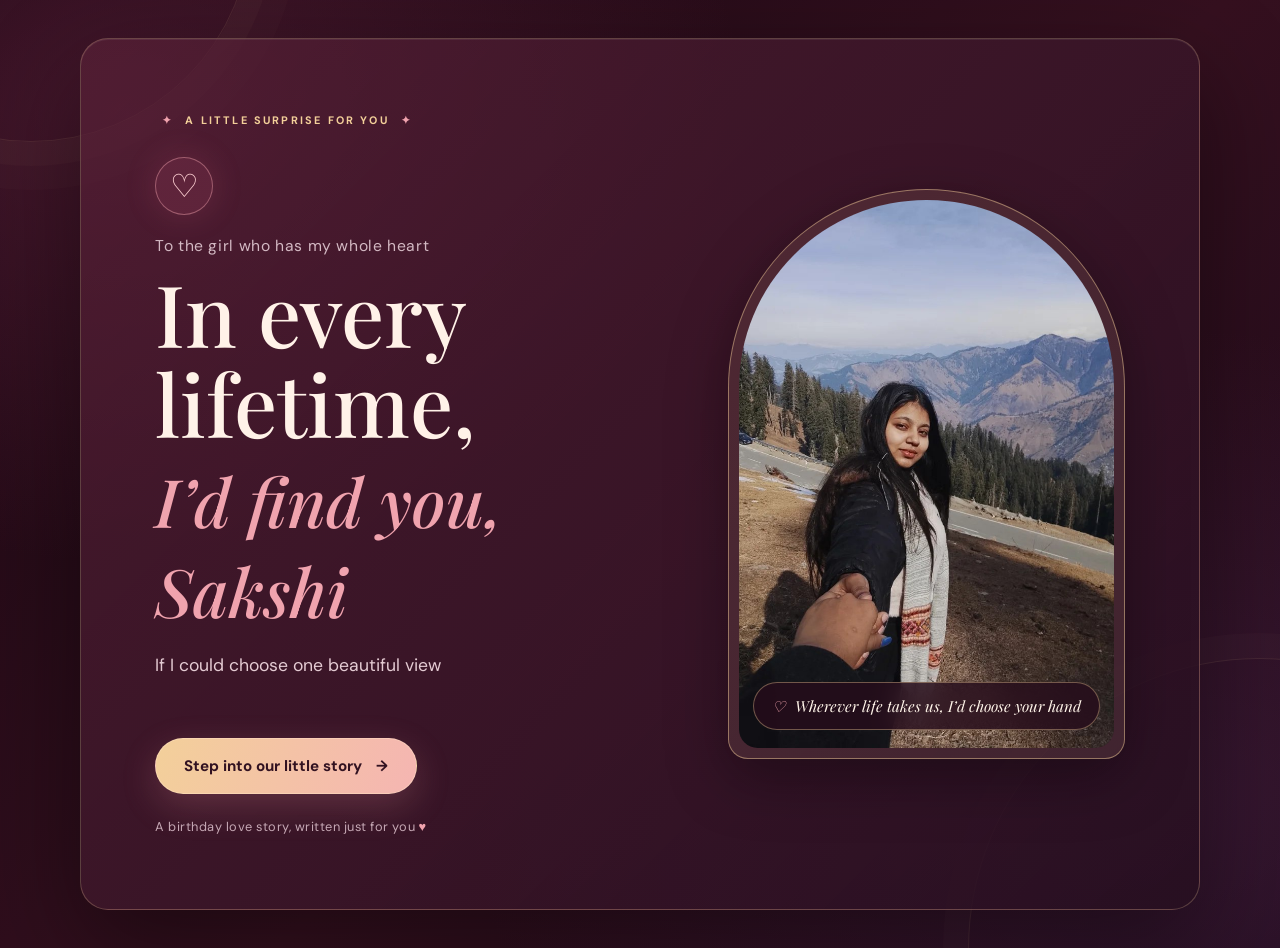
==== index.html @ ff41a28d "Initial" ====
<!DOCTYPE html>
<html lang="en">
<head>
    <meta charset="UTF-8">
    <meta name="viewport" content="width=device-width, initial-scale=1.0">
    <meta name="theme-color" content="#230b19">
    <meta name="description" content="A little birthday surprise made with love for Sakshi.">
    <title>For Sakshi, with Love</title>
    <link rel="preconnect" href="https://fonts.googleapis.com">
    <link rel="preconnect" href="https://fonts.gstatic.com" crossorigin>
    <link href="https://fonts.googleapis.com/css2?family=DM+Sans:wght@400;500;600;700&family=Playfair+Display:wght@500;600;700&display=swap" rel="stylesheet">
    <link rel="stylesheet" href="style.css">
</head>
<body>
    <div class="ambient ambient-one" aria-hidden="true"></div>
    <div class="ambient ambient-two" aria-hidden="true"></div>
    <div class="sparkles" aria-hidden="true"></div>

    <main class="welcome-card">
        <div class="welcome-copy">
            <div class="eyebrow"><span aria-hidden="true">✦</span> A LITTLE SURPRISE FOR YOU <span aria-hidden="true">✦</span></div>
            <div class="heart-mark" aria-hidden="true">♡</div>
            <p class="for-you">To the girl who has my whole heart</p>
            <h1>In every lifetime,<br><span>I’d find you, Sakshi</span></h1>
            <p class="greeting" aria-live="polite"></p>
            <a class="cta-button" href="cause.html">Step into our little story <span aria-hidden="true">→</span></a>
            <p class="little-note">A birthday love story, written just for you <span aria-hidden="true">♥</span></p>
        </div>
        <figure class="hero-photo">
            <img src="./Static/img4.jpeg" alt="Sakshi reaching back on a mountain journey">
            <figcaption><span aria-hidden="true">♡</span> Wherever life takes us, I’d choose your hand</figcaption>
        </figure>
    </main>

    <audio id="birthday-song" src="./Static/Raabta40.mp3" autoplay loop preload="auto"></audio>
    <script src="script.js"></script>
</body>
</html>
---- style.css ----
@import url('https://fonts.googleapis.com/css2?family=DM+Sans:wght@400;500;600;700&family=Playfair+Display:ital,wght@0,500;0,600;0,700;1,500;1,600&display=swap');

:root {
    color-scheme: dark;
    --ink: #fff2e8;
    --muted: #d3b9c3;
    --rose: #f0a3ae;
    --gold: #f3d09a;
}

* { box-sizing: border-box; }

body {
    min-height: 100vh;
    margin: 0;
    display: grid;
    place-items: center;
    overflow-x: hidden;
    overflow-y: auto;
    padding: 38px;
    color: var(--ink);
    background:
        radial-gradient(ellipse at 10% 12%, rgba(128, 45, 80, 0.4), transparent 38%),
        radial-gradient(ellipse at 90% 85%, rgba(101, 48, 96, 0.32), transparent 42%),
        linear-gradient(135deg, #1a0712, #35101f 55%, #1d0a1a);
    font-family: "DM Sans", sans-serif;
}

body::before,
body::after {
    position: fixed;
    width: 440px;
    height: 440px;
    border: 1px solid rgba(243, 208, 154, 0.11);
    border-radius: 50%;
    content: "";
    pointer-events: none;
}

body::before { top: -300px; left: -190px; box-shadow: 0 0 0 24px rgba(243, 208, 154, 0.025), 0 0 0 48px rgba(243, 208, 154, 0.02); }
body::after { right: -270px; bottom: -340px; width: 580px; height: 580px; box-shadow: 0 0 0 25px rgba(243, 208, 154, 0.025); }

.ambient { display: none; }

.welcome-card {
    position: relative;
    z-index: 1;
    display: grid;
    grid-template-columns: 1.1fr 0.9fr;
    align-items: center;
    gap: clamp(36px, 7vw, 88px);
    width: min(100%, 1120px);
    padding: clamp(30px, 6vw, 74px);
    border: 1px solid rgba(243, 208, 154, 0.25);
    border-radius: 28px;
    background: linear-gradient(135deg, rgba(87, 32, 54, 0.7), rgba(38, 15, 32, 0.88));
    box-shadow: 0 35px 100px rgba(0, 0, 0, 0.43), inset 0 1px rgba(255, 255, 255, 0.08);
    animation: card-arrive 900ms cubic-bezier(0.2, 0.75, 0.3, 1) both;
}

.welcome-copy { text-align: left; }

.eyebrow {
    color: var(--gold);
    font-size: 0.68rem;
    font-weight: 700;
    letter-spacing: 0.2em;
}

.eyebrow span { color: var(--rose); padding: 0 7px; }

.heart-mark {
    display: grid;
    place-items: center;
    width: 58px;
    height: 58px;
    margin: 30px 0 20px;
    border: 1px solid rgba(240, 163, 174, 0.45);
    border-radius: 50%;
    color: #ffd2d4;
    background: rgba(209, 98, 126, 0.15);
    box-shadow: 0 0 32px rgba(209, 98, 126, 0.2);
    font-size: 2rem;
    animation: heartbeat 2.4s ease-in-out infinite;
}

.for-you {
    margin: 0 0 12px;
    color: var(--muted);
    font-size: 0.98rem;
    letter-spacing: 0.04em;
}

h1 {
    margin: 0;
    font-family: "Playfair Display", Georgia, serif;
    font-size: clamp(3rem, 6.7vw, 5.4rem);
    font-weight: 500;
    line-height: 1.05;
}

h1 span {
    color: var(--rose);
    font-size: 0.78em;
    font-style: italic;
}

.greeting {
    min-height: 3.4em;
    max-width: 430px;
    margin: 22px 0 28px;
    color: #e4cbd3;
    font-size: clamp(1rem, 2vw, 1.1rem);
    line-height: 1.8;
}

.cta-button {
    display: inline-flex;
    align-items: center;
    justify-content: center;
    gap: 14px;
    min-height: 56px;
    padding: 0 28px;
    border: 1px solid rgba(255, 227, 197, 0.45);
    border-radius: 999px;
    color: #321221;
    background: linear-gradient(110deg, #f3d09a, #f5b5b2);
    box-shadow: 0 12px 35px rgba(222, 141, 147, 0.23);
    font-size: 0.95rem;
    font-weight: 700;
    text-decoration: none;
    transition: transform 180ms ease, box-shadow 180ms ease;
}

.cta-button:hover { transform: translateY(-3px); box-shadow: 0 17px 40px rgba(222, 141, 147, 0.35); }
.cta-button:focus-visible { outline: 3px solid var(--gold); outline-offset: 4px; }

.little-note {
    margin: 24px 0 0;
    color: #c6a9b5;
    font-size: 0.8rem;
    letter-spacing: 0.04em;
}

.little-note span { color: var(--rose); }

.hero-photo {
    position: relative;
    height: min(67vh, 570px);
    min-height: 360px;
    margin: 0;
    padding: 10px;
    border: 1px solid rgba(243, 208, 154, 0.48);
    border-radius: 220px 220px 22px 22px;
    background: rgba(243, 208, 154, 0.1);
    box-shadow: 0 18px 60px rgba(0, 0, 0, 0.35);
}

.hero-photo img {
    width: 100%;
    height: 100%;
    border-radius: inherit;
    object-fit: cover;
    object-position: center;
}

.hero-photo figcaption {
    position: absolute;
    right: -22px;
    bottom: 28px;
    left: -22px;
    width: fit-content;
    max-width: calc(100% + 44px);
    margin: auto;
    padding: 13px 18px;
    border: 1px solid rgba(243, 208, 154, 0.38);
    border-radius: 999px;
    color: #fff4e9;
    background: rgba(38, 13, 27, 0.82);
    font-family: "Playfair Display", Georgia, serif;
    font-size: 0.95rem;
    font-style: italic;
    text-align: center;
    backdrop-filter: blur(12px);
}

.hero-photo figcaption span { color: var(--rose); padding-right: 5px; }

.sparkle {
    position: fixed;
    z-index: 0;
    color: var(--gold);
    pointer-events: none;
    text-shadow: 0 0 14px rgba(243, 208, 154, 0.75);
    animation: drift 6s ease-in-out forwards;
}

@keyframes card-arrive {
    from { opacity: 0; transform: translateY(20px) scale(0.98); }
    to { opacity: 1; transform: translateY(0) scale(1); }
}

@keyframes heartbeat {
    0%, 100% { transform: scale(1); }
    8% { transform: scale(1.08); }
    16% { transform: scale(1); }
}

@keyframes drift {
    0% { opacity: 0; transform: translateY(20px) rotate(0); }
    15% { opacity: 0.85; }
    100% { opacity: 0; transform: translateY(-85vh) rotate(35deg); }
}

@media (max-width: 760px) {
    body { overflow-y: auto; padding: 20px; }
    .welcome-card { grid-template-columns: 1fr; gap: 30px; padding: 30px 24px; }
    .welcome-copy { text-align: center; }
    .heart-mark { margin: 22px auto 16px; }
    h1 { font-size: clamp(2.9rem, 13vw, 4.4rem); }
    .greeting { margin: 18px auto 24px; }
    .hero-photo { width: min(100%, 390px); height: 390px; min-height: 0; margin: 0 auto; border-radius: 190px 190px 20px 20px; }
    .hero-photo figcaption { right: -10px; left: -10px; max-width: calc(100% + 20px); font-size: 0.83rem; }
}

@media (max-width: 420px) {
    .eyebrow { font-size: 0.56rem; letter-spacing: 0.14em; }
    .hero-photo { height: 330px; }
    .cta-button { padding: 0 20px; }
}

@media (prefers-reduced-motion: reduce) {
    *, *::before, *::after {
        animation-duration: 0.01ms !important;
        animation-iteration-count: 1 !important;
        scroll-behavior: auto !important;
        transition-duration: 0.01ms !important;
    }
}
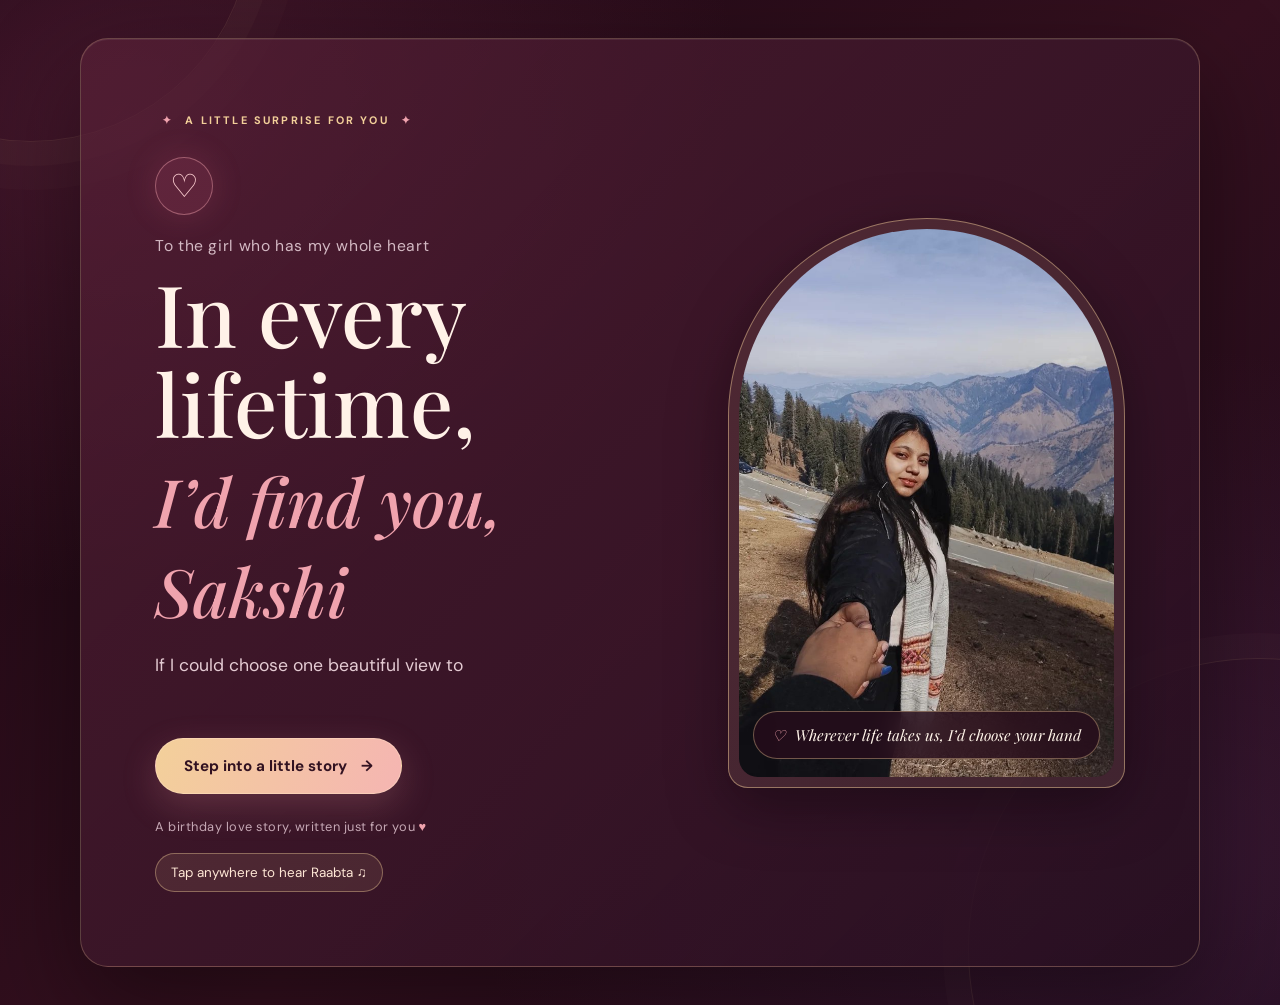
==== commit 9eb7e048: "Initial" ====
--- a/index.html
+++ b/index.html
@@ -23,8 +23,9 @@
             <p class="for-you">To the girl who has my whole heart</p>
             <h1>In every lifetime,<br><span>I’d find you, Sakshi</span></h1>
             <p class="greeting" aria-live="polite"></p>
-            <a class="cta-button" href="cause.html">Step into our little story <span aria-hidden="true">→</span></a>
+            <a class="cta-button" href="cause.html">Step into a little story <span aria-hidden="true">→</span></a>
             <p class="little-note">A birthday love story, written just for you <span aria-hidden="true">♥</span></p>
+            <p class="autoplay-hint" id="autoplay-hint" role="status" hidden>Tap anywhere to hear Raabta ♫</p>
         </div>
         <figure class="hero-photo">
             <img src="./Static/img4.jpeg" alt="Sakshi reaching back on a mountain journey">
--- a/style.css
+++ b/style.css
@@ -143,6 +143,20 @@
 }
 
 .little-note span { color: var(--rose); }
+
+.autoplay-hint {
+    width: fit-content;
+    margin: 18px 0 0;
+    padding: 10px 15px;
+    border: 1px solid rgba(243, 208, 154, 0.4);
+    border-radius: 999px;
+    color: #ffe8d6;
+    background: rgba(243, 208, 154, 0.1);
+    font-size: 0.84rem;
+    animation: card-arrive 400ms ease both;
+}
+
+.autoplay-hint[hidden] { display: none; }
 
 .hero-photo {
     position: relative;
@@ -213,20 +227,74 @@
 }
 
 @media (max-width: 760px) {
-    body { overflow-y: auto; padding: 20px; }
-    .welcome-card { grid-template-columns: 1fr; gap: 30px; padding: 30px 24px; }
+    body {
+        min-height: 100svh;
+        overflow-y: auto;
+        padding: max(14px, env(safe-area-inset-top)) 16px max(20px, env(safe-area-inset-bottom));
+        background:
+            radial-gradient(ellipse at 50% 0%, rgba(176, 75, 111, 0.3), transparent 44%),
+            radial-gradient(ellipse at 100% 82%, rgba(101, 48, 96, 0.3), transparent 40%),
+            linear-gradient(160deg, #1a0712, #35101f 55%, #1d0a1a);
+    }
+
+    .welcome-card {
+        grid-template-columns: 1fr;
+        gap: 24px;
+        width: min(100%, 500px);
+        padding: 14px 18px 26px;
+        border-radius: 26px;
+        background: linear-gradient(155deg, rgba(97, 37, 61, 0.78), rgba(38, 15, 32, 0.94));
+        box-shadow: 0 24px 70px rgba(0, 0, 0, 0.48), inset 0 1px rgba(255, 255, 255, 0.09);
+    }
+
+    .hero-photo {
+        order: -1;
+        width: min(100%, 350px);
+        height: clamp(250px, 76vw, 340px);
+        min-height: 0;
+        margin: 0 auto;
+        padding: 7px;
+        border-radius: 180px 180px 22px 22px;
+        box-shadow: 0 18px 45px rgba(0, 0, 0, 0.35), 0 0 35px rgba(240, 163, 174, 0.13);
+    }
+
+    .hero-photo img { object-position: center 42%; }
+
+    .hero-photo figcaption {
+        right: 3px;
+        bottom: 14px;
+        left: 3px;
+        width: calc(100% - 24px);
+        max-width: 330px;
+        padding: 11px 14px;
+        font-size: clamp(0.76rem, 3.5vw, 0.88rem);
+    }
+
     .welcome-copy { text-align: center; }
-    .heart-mark { margin: 22px auto 16px; }
-    h1 { font-size: clamp(2.9rem, 13vw, 4.4rem); }
-    .greeting { margin: 18px auto 24px; }
-    .hero-photo { width: min(100%, 390px); height: 390px; min-height: 0; margin: 0 auto; border-radius: 190px 190px 20px 20px; }
-    .hero-photo figcaption { right: -10px; left: -10px; max-width: calc(100% + 20px); font-size: 0.83rem; }
+    .eyebrow { font-size: 0.62rem; letter-spacing: 0.15em; }
+    .heart-mark { width: 50px; height: 50px; margin: 18px auto 13px; font-size: 1.8rem; }
+    .for-you { margin-bottom: 10px; font-size: 0.9rem; }
+    h1 { font-size: clamp(2.35rem, 10.8vw, 3.45rem); line-height: 1.08; }
+    h1 span { font-size: 0.8em; }
+    .greeting { max-width: 340px; min-height: 0; margin: 16px auto 22px; font-size: 0.98rem; line-height: 1.65; }
+    .cta-button { width: min(100%, 340px); min-height: 54px; padding: 0 18px; font-size: 0.9rem; }
+    .little-note { margin-top: 18px; font-size: 0.75rem; line-height: 1.6; }
+    .autoplay-hint { margin: 15px auto 0; font-size: 0.8rem; }
 }
 
 @media (max-width: 420px) {
-    .eyebrow { font-size: 0.56rem; letter-spacing: 0.14em; }
-    .hero-photo { height: 330px; }
-    .cta-button { padding: 0 20px; }
+    body { padding-right: 12px; padding-left: 12px; }
+    .welcome-card { gap: 20px; padding: 12px 15px 23px; }
+    .hero-photo { height: clamp(235px, 70svh, 300px); }
+    .eyebrow { font-size: 0.56rem; letter-spacing: 0.12em; }
+    h1 { font-size: clamp(2.15rem, 10.7vw, 2.8rem); }
+    .greeting { font-size: 0.93rem; }
+}
+
+@media (max-width: 360px) {
+    .hero-photo { height: 235px; }
+    .eyebrow { font-size: 0.52rem; letter-spacing: 0.1em; }
+    .cta-button { gap: 9px; font-size: 0.84rem; }
 }
 
 @media (prefers-reduced-motion: reduce) {
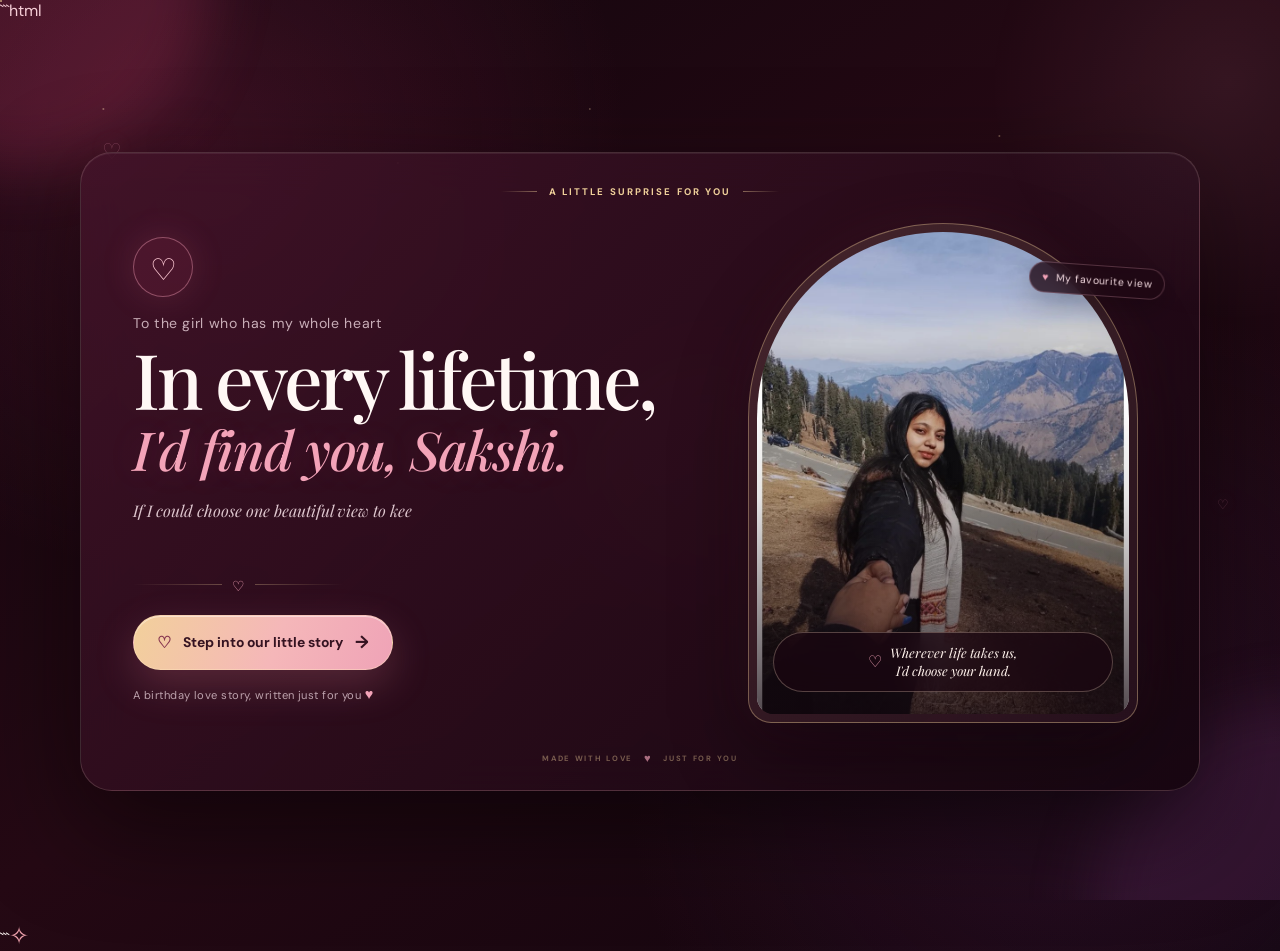
==== commit 570ef986: "Initial" ====
--- a/index.html
+++ b/index.html
@@ -1,39 +1,245 @@
+```html
 <!DOCTYPE html>
 <html lang="en">
+
 <head>
     <meta charset="UTF-8">
-    <meta name="viewport" content="width=device-width, initial-scale=1.0">
-    <meta name="theme-color" content="#230b19">
-    <meta name="description" content="A little birthday surprise made with love for Sakshi.">
-    <title>For Sakshi, with Love</title>
+
+    <meta name="viewport"
+        content="width=device-width,
+        initial-scale=1.0,
+        viewport-fit=cover">
+
+    <meta name="theme-color" content="#140711">
+
+    <meta name="description"
+        content="A little birthday surprise made with love for Sakshi.">
+
+    <title>For Sakshi, With Love ♡</title>
+
+    <!-- Google Fonts -->
     <link rel="preconnect" href="https://fonts.googleapis.com">
-    <link rel="preconnect" href="https://fonts.gstatic.com" crossorigin>
-    <link href="https://fonts.googleapis.com/css2?family=DM+Sans:wght@400;500;600;700&family=Playfair+Display:wght@500;600;700&display=swap" rel="stylesheet">
+    <link rel="preconnect"
+        href="https://fonts.gstatic.com"
+        crossorigin>
+
+    <link
+        href="https://fonts.googleapis.com/css2?family=DM+Sans:wght@400;500;600;700&family=Playfair+Display:ital,wght@400;500;600;700&display=swap"
+        rel="stylesheet">
+
     <link rel="stylesheet" href="style.css">
 </head>
+
+
 <body>
-    <div class="ambient ambient-one" aria-hidden="true"></div>
-    <div class="ambient ambient-two" aria-hidden="true"></div>
-    <div class="sparkles" aria-hidden="true"></div>
-
-    <main class="welcome-card">
-        <div class="welcome-copy">
-            <div class="eyebrow"><span aria-hidden="true">✦</span> A LITTLE SURPRISE FOR YOU <span aria-hidden="true">✦</span></div>
-            <div class="heart-mark" aria-hidden="true">♡</div>
-            <p class="for-you">To the girl who has my whole heart</p>
-            <h1>In every lifetime,<br><span>I’d find you, Sakshi</span></h1>
-            <p class="greeting" aria-live="polite"></p>
-            <a class="cta-button" href="cause.html">Step into a little story <span aria-hidden="true">→</span></a>
-            <p class="little-note">A birthday love story, written just for you <span aria-hidden="true">♥</span></p>
-            <p class="autoplay-hint" id="autoplay-hint" role="status" hidden>Tap anywhere to hear Raabta ♫</p>
-        </div>
-        <figure class="hero-photo">
-            <img src="./Static/img4.jpeg" alt="Sakshi reaching back on a mountain journey">
-            <figcaption><span aria-hidden="true">♡</span> Wherever life takes us, I’d choose your hand</figcaption>
-        </figure>
+
+    <!-- ==================================================
+         BACKGROUND
+    ================================================== -->
+
+    <div class="background">
+
+        <div class="glow glow-1"></div>
+        <div class="glow glow-2"></div>
+        <div class="glow glow-3"></div>
+
+        <div class="stars"></div>
+
+        <span class="floating-heart heart-1">♡</span>
+        <span class="floating-heart heart-2">♡</span>
+        <span class="floating-heart heart-3">♡</span>
+        <span class="floating-heart heart-4">♡</span>
+        <span class="floating-heart heart-5">♡</span>
+
+    </div>
+
+
+    <!-- ==================================================
+         MAIN
+    ================================================== -->
+
+    <main class="page">
+
+        <section class="birthday-card">
+
+
+            <!-- ==================================================
+                 TOP BAR
+            ================================================== -->
+
+            <div class="top-bar">
+
+                <span class="top-line"></span>
+
+                <span class="top-text">
+                    A LITTLE SURPRISE FOR YOU
+                </span>
+
+                <span class="top-line"></span>
+
+            </div>
+
+
+            <!-- ==================================================
+                 MAIN CONTENT
+            ================================================== -->
+
+            <div class="content">
+
+
+                <!-- LEFT / TEXT -->
+                <div class="message-section">
+
+                    <div class="small-heart">
+                        ♡
+                    </div>
+
+                    <p class="intro">
+                        To the girl who has my whole heart
+                    </p>
+
+
+                    <h1>
+                        In every lifetime,
+                        <span>I'd find you, Sakshi.</span>
+                    </h1>
+
+
+                    <!-- JS types the message here -->
+                    <p class="greeting"
+                       aria-live="polite"></p>
+
+
+                    <div class="divider">
+                        <span></span>
+                        <b>♡</b>
+                        <span></span>
+                    </div>
+
+
+                    <!-- CTA -->
+                    <a href="cause.html"
+                       class="story-button">
+
+                        <span class="button-icon">
+                            ♡
+                        </span>
+
+                        <span class="button-text">
+                            Step into our little story
+                        </span>
+
+                        <span class="button-arrow">
+                            →
+                        </span>
+
+                    </a>
+
+
+                    <p class="bottom-note">
+                        A birthday love story,
+                        written just for you
+                        <span>♥</span>
+                    </p>
+
+
+                    <!-- AUDIO HINT -->
+                    <p id="autoplay-hint"
+                       class="music-hint"
+                       role="status"
+                       hidden>
+                        ♫ Tap anywhere to hear our song
+                    </p>
+
+                </div>
+
+
+
+                <!-- RIGHT / PHOTO -->
+                <div class="photo-section">
+
+                    <div class="photo-card">
+
+                        <div class="photo-inner">
+
+                            <img
+                                src="./Static/img4.jpeg"
+                                alt="Sakshi on a beautiful mountain journey">
+
+                            <div class="photo-shade"></div>
+
+
+                            <!-- PHOTO TEXT -->
+                            <div class="photo-message">
+
+                                <span class="photo-heart">
+                                    ♡
+                                </span>
+
+                                <p>
+                                    Wherever life takes us,<br>
+                                    I'd choose your hand.
+                                </p>
+
+                            </div>
+
+                        </div>
+
+                    </div>
+
+
+                    <!-- little floating label -->
+                    <div class="photo-label">
+                        <span>♥</span>
+                        My favourite view
+                    </div>
+
+                </div>
+
+            </div>
+
+
+            <!-- ==================================================
+                 FOOTER
+            ================================================== -->
+
+            <div class="card-footer">
+
+                <span>
+                    MADE WITH LOVE
+                </span>
+
+                <span class="footer-heart">
+                    ♥
+                </span>
+
+                <span>
+                    JUST FOR YOU
+                </span>
+
+            </div>
+
+        </section>
+
     </main>
 
-    <audio id="birthday-song" src="./Static/Raabta40.mp3" autoplay loop preload="auto"></audio>
+
+    <!-- ==================================================
+         MUSIC
+    ================================================== -->
+
+    <audio
+        id="birthday-song"
+        src="./Static/Raabta40.mp3"
+        autoplay
+        loop
+        preload="auto">
+    </audio>
+
+
     <script src="script.js"></script>
+
 </body>
+
 </html>
+```
--- a/style.css
+++ b/style.css
@@ -1,307 +1,2049 @@
-@import url('https://fonts.googleapis.com/css2?family=DM+Sans:wght@400;500;600;700&family=Playfair+Display:ital,wght@0,500;0,600;0,700;1,500;1,600&display=swap');
+
+/* =========================================================
+   ROMANTIC BIRTHDAY PAGE
+   Mobile-first + Desktop responsive
+========================================================= */
+
+
+/* =========================================================
+   VARIABLES
+========================================================= */
 
 :root {
-    color-scheme: dark;
-    --ink: #fff2e8;
-    --muted: #d3b9c3;
-    --rose: #f0a3ae;
-    --gold: #f3d09a;
-}
-
-* { box-sizing: border-box; }
+
+    --bg: #12060e;
+    --bg-2: #210914;
+    --wine: #3b1022;
+
+    --white: #fff8f5;
+    --cream: #f8e8df;
+
+    --muted: #c9aeb8;
+
+    --rose: #f3a3b8;
+    --rose-light: #ffcbd6;
+
+    --gold: #efd09a;
+    --gold-light: #ffe8c3;
+
+    --glass:
+        rgba(255, 255, 255, 0.055);
+
+    --border:
+        rgba(255, 220, 210, 0.16);
+}
+
+
+/* =========================================================
+   RESET
+========================================================= */
+
+* {
+    box-sizing: border-box;
+    margin: 0;
+    padding: 0;
+}
+
+html {
+    width: 100%;
+    min-height: 100%;
+    scroll-behavior: smooth;
+}
 
 body {
+
+    width: 100%;
     min-height: 100vh;
-    margin: 0;
-    display: grid;
-    place-items: center;
+    min-height: 100svh;
+
     overflow-x: hidden;
-    overflow-y: auto;
-    padding: 38px;
-    color: var(--ink);
+
+    color: var(--white);
+
+    font-family:
+        "DM Sans",
+        sans-serif;
+
     background:
-        radial-gradient(ellipse at 10% 12%, rgba(128, 45, 80, 0.4), transparent 38%),
-        radial-gradient(ellipse at 90% 85%, rgba(101, 48, 96, 0.32), transparent 42%),
-        linear-gradient(135deg, #1a0712, #35101f 55%, #1d0a1a);
-    font-family: "DM Sans", sans-serif;
-}
-
-body::before,
-body::after {
+        radial-gradient(
+            circle at 15% 15%,
+            rgba(154, 42, 85, 0.28),
+            transparent 32%
+        ),
+
+        radial-gradient(
+            circle at 85% 80%,
+            rgba(108, 43, 106, 0.22),
+            transparent 35%
+        ),
+
+        linear-gradient(
+            145deg,
+            #10050c 0%,
+            #250914 48%,
+            #10050d 100%
+        );
+}
+
+
+/* =========================================================
+   BACKGROUND
+========================================================= */
+
+.background {
+
     position: fixed;
-    width: 440px;
-    height: 440px;
-    border: 1px solid rgba(243, 208, 154, 0.11);
+    inset: 0;
+
+    z-index: 0;
+
+    overflow: hidden;
+
+    pointer-events: none;
+}
+
+
+/* =========================================================
+   GLOWS
+========================================================= */
+
+.glow {
+
+    position: absolute;
+
     border-radius: 50%;
+
+    filter: blur(30px);
+
+    pointer-events: none;
+}
+
+.glow-1 {
+
+    width: 380px;
+    height: 380px;
+
+    top: -210px;
+    left: -170px;
+
+    background:
+        rgba(211, 66, 111, 0.23);
+}
+
+.glow-2 {
+
+    width: 420px;
+    height: 420px;
+
+    right: -230px;
+    bottom: -220px;
+
+    background:
+        rgba(130, 60, 133, 0.20);
+}
+
+.glow-3 {
+
+    width: 250px;
+    height: 250px;
+
+    top: 38%;
+    left: 45%;
+
+    background:
+        rgba(242, 138, 165, 0.055);
+}
+
+
+/* =========================================================
+   STARS
+========================================================= */
+
+.stars::before,
+.stars::after {
+
     content: "";
-    pointer-events: none;
-}
-
-body::before { top: -300px; left: -190px; box-shadow: 0 0 0 24px rgba(243, 208, 154, 0.025), 0 0 0 48px rgba(243, 208, 154, 0.02); }
-body::after { right: -270px; bottom: -340px; width: 580px; height: 580px; box-shadow: 0 0 0 25px rgba(243, 208, 154, 0.025); }
-
-.ambient { display: none; }
-
-.welcome-card {
+
+    position: absolute;
+
+    width: 2px;
+    height: 2px;
+
+    border-radius: 50%;
+
+    background: var(--gold);
+
+    opacity: 0.45;
+
+    box-shadow:
+        8vw 12vh rgba(255, 222, 180, .5),
+        18vw 35vh rgba(255, 222, 180, .35),
+        31vw 18vh rgba(255, 222, 180, .5),
+        46vw 12vh rgba(255, 222, 180, .35),
+        62vw 29vh rgba(255, 222, 180, .5),
+        78vw 15vh rgba(255, 222, 180, .4),
+        91vw 37vh rgba(255, 222, 180, .45),
+        13vw 72vh rgba(255, 222, 180, .35),
+        38vw 82vh rgba(255, 222, 180, .45),
+        67vw 73vh rgba(255, 222, 180, .35),
+        84vw 62vh rgba(255, 222, 180, .45);
+}
+
+
+/* =========================================================
+   FLOATING HEARTS
+========================================================= */
+
+.floating-heart {
+
+    position: absolute;
+
+    color:
+        rgba(244, 157, 182, 0.32);
+
+    font-family:
+        "Playfair Display",
+        serif;
+
+    font-size: 22px;
+
+    text-shadow:
+        0 0 18px
+        rgba(243, 155, 180, 0.45);
+
+    animation:
+        float-heart 7s ease-in-out infinite;
+}
+
+.heart-1 {
+    top: 15%;
+    left: 8%;
+}
+
+.heart-2 {
+    top: 23%;
+    right: 8%;
+    font-size: 15px;
+    animation-delay: 1s;
+}
+
+.heart-3 {
+    bottom: 17%;
+    left: 12%;
+    font-size: 18px;
+    animation-delay: 2.5s;
+}
+
+.heart-4 {
+    bottom: 12%;
+    right: 13%;
+    font-size: 26px;
+    animation-delay: 4s;
+}
+
+.heart-5 {
+    top: 55%;
+    right: 4%;
+    font-size: 13px;
+    animation-delay: 3s;
+}
+
+
+/* =========================================================
+   MAIN PAGE
+========================================================= */
+
+.page {
+
     position: relative;
+
     z-index: 1;
-    display: grid;
-    grid-template-columns: 1.1fr 0.9fr;
-    align-items: center;
-    gap: clamp(36px, 7vw, 88px);
-    width: min(100%, 1120px);
-    padding: clamp(30px, 6vw, 74px);
-    border: 1px solid rgba(243, 208, 154, 0.25);
-    border-radius: 28px;
-    background: linear-gradient(135deg, rgba(87, 32, 54, 0.7), rgba(38, 15, 32, 0.88));
-    box-shadow: 0 35px 100px rgba(0, 0, 0, 0.43), inset 0 1px rgba(255, 255, 255, 0.08);
-    animation: card-arrive 900ms cubic-bezier(0.2, 0.75, 0.3, 1) both;
-}
-
-.welcome-copy { text-align: left; }
-
-.eyebrow {
-    color: var(--gold);
-    font-size: 0.68rem;
-    font-weight: 700;
-    letter-spacing: 0.2em;
-}
-
-.eyebrow span { color: var(--rose); padding: 0 7px; }
-
-.heart-mark {
-    display: grid;
-    place-items: center;
-    width: 58px;
-    height: 58px;
-    margin: 30px 0 20px;
-    border: 1px solid rgba(240, 163, 174, 0.45);
-    border-radius: 50%;
-    color: #ffd2d4;
-    background: rgba(209, 98, 126, 0.15);
-    box-shadow: 0 0 32px rgba(209, 98, 126, 0.2);
-    font-size: 2rem;
-    animation: heartbeat 2.4s ease-in-out infinite;
-}
-
-.for-you {
-    margin: 0 0 12px;
-    color: var(--muted);
-    font-size: 0.98rem;
-    letter-spacing: 0.04em;
-}
-
-h1 {
-    margin: 0;
-    font-family: "Playfair Display", Georgia, serif;
-    font-size: clamp(3rem, 6.7vw, 5.4rem);
-    font-weight: 500;
-    line-height: 1.05;
-}
-
-h1 span {
-    color: var(--rose);
-    font-size: 0.78em;
-    font-style: italic;
-}
-
-.greeting {
-    min-height: 3.4em;
-    max-width: 430px;
-    margin: 22px 0 28px;
-    color: #e4cbd3;
-    font-size: clamp(1rem, 2vw, 1.1rem);
-    line-height: 1.8;
-}
-
-.cta-button {
-    display: inline-flex;
+
+    min-height: 100vh;
+    min-height: 100svh;
+
+    width: 100%;
+
+    display: flex;
+
     align-items: center;
     justify-content: center;
-    gap: 14px;
-    min-height: 56px;
-    padding: 0 28px;
-    border: 1px solid rgba(255, 227, 197, 0.45);
-    border-radius: 999px;
-    color: #321221;
-    background: linear-gradient(110deg, #f3d09a, #f5b5b2);
-    box-shadow: 0 12px 35px rgba(222, 141, 147, 0.23);
-    font-size: 0.95rem;
-    font-weight: 700;
-    text-decoration: none;
-    transition: transform 180ms ease, box-shadow 180ms ease;
-}
-
-.cta-button:hover { transform: translateY(-3px); box-shadow: 0 17px 40px rgba(222, 141, 147, 0.35); }
-.cta-button:focus-visible { outline: 3px solid var(--gold); outline-offset: 4px; }
-
-.little-note {
-    margin: 24px 0 0;
-    color: #c6a9b5;
-    font-size: 0.8rem;
-    letter-spacing: 0.04em;
-}
-
-.little-note span { color: var(--rose); }
-
-.autoplay-hint {
-    width: fit-content;
-    margin: 18px 0 0;
-    padding: 10px 15px;
-    border: 1px solid rgba(243, 208, 154, 0.4);
-    border-radius: 999px;
-    color: #ffe8d6;
-    background: rgba(243, 208, 154, 0.1);
-    font-size: 0.84rem;
-    animation: card-arrive 400ms ease both;
-}
-
-.autoplay-hint[hidden] { display: none; }
-
-.hero-photo {
+
+    padding:
+        30px 22px;
+}
+
+
+/* =========================================================
+   MAIN CARD
+========================================================= */
+
+.birthday-card {
+
     position: relative;
-    height: min(67vh, 570px);
-    min-height: 360px;
-    margin: 0;
-    padding: 10px;
-    border: 1px solid rgba(243, 208, 154, 0.48);
-    border-radius: 220px 220px 22px 22px;
-    background: rgba(243, 208, 154, 0.1);
-    box-shadow: 0 18px 60px rgba(0, 0, 0, 0.35);
-}
-
-.hero-photo img {
+
+    width: min(1120px, 100%);
+
+    padding:
+        32px 52px 25px;
+
+    border:
+        1px solid
+        var(--border);
+
+    border-radius:
+        32px;
+
+    background:
+        linear-gradient(
+            135deg,
+            rgba(68, 20, 42, 0.78),
+            rgba(22, 6, 16, 0.92)
+        );
+
+    box-shadow:
+
+        0 35px 100px
+        rgba(0, 0, 0, 0.55),
+
+        inset 0 1px
+        rgba(255, 255, 255, 0.065),
+
+        0 0 100px
+        rgba(194, 64, 107, 0.045);
+
+    backdrop-filter:
+        blur(22px);
+
+    -webkit-backdrop-filter:
+        blur(22px);
+
+    animation:
+        card-in 900ms
+        cubic-bezier(.2,.8,.3,1);
+}
+
+
+/* inner glow */
+
+.birthday-card::before {
+
+    content: "";
+
+    position: absolute;
+
+    width: 500px;
+    height: 500px;
+
+    top: -320px;
+    right: -280px;
+
+    border-radius: 50%;
+
+    background:
+        radial-gradient(
+            circle,
+            rgba(255, 169, 195, 0.08),
+            transparent 68%
+        );
+
+    pointer-events: none;
+}
+
+
+/* =========================================================
+   TOP BAR
+========================================================= */
+
+.top-bar {
+
+    display: flex;
+
+    align-items: center;
+
+    justify-content: center;
+
+    gap: 12px;
+
+    margin-bottom: 25px;
+}
+
+.top-line {
+
+    width: 36px;
+    height: 1px;
+
+    background:
+        linear-gradient(
+            to right,
+            transparent,
+            rgba(239, 208, 154, 0.45)
+        );
+}
+
+.top-line:last-child {
+
+    background:
+        linear-gradient(
+            to left,
+            transparent,
+            rgba(239, 208, 154, 0.45)
+        );
+}
+
+.top-text {
+
+    color:
+        var(--gold);
+
+    font-size:
+        0.60rem;
+
+    font-weight:
+        700;
+
+    letter-spacing:
+        0.22em;
+
+    white-space:
+        nowrap;
+}
+
+
+/* =========================================================
+   CONTENT
+========================================================= */
+
+.content {
+
+    display: grid;
+
+    grid-template-columns:
+        minmax(0, 1fr)
+        minmax(350px, 0.75fr);
+
+    gap: 60px;
+
+    align-items: center;
+}
+
+
+/* =========================================================
+   MESSAGE SECTION
+========================================================= */
+
+.message-section {
+
+    max-width: 590px;
+
+    padding:
+        10px 0 15px;
+}
+
+
+/* =========================================================
+   HEART
+========================================================= */
+
+.small-heart {
+
+    width: 60px;
+    height: 60px;
+
+    display: grid;
+
+    place-items: center;
+
+    margin-bottom: 17px;
+
+    border:
+        1px solid
+        rgba(242, 160, 183, 0.42);
+
+    border-radius: 50%;
+
+    color:
+        var(--rose-light);
+
+    background:
+        rgba(165, 58, 91, 0.15);
+
+    box-shadow:
+        0 0 35px
+        rgba(228, 107, 143, 0.16);
+
+    font-family:
+        "Playfair Display",
+        serif;
+
+    font-size:
+        1.9rem;
+
+    animation:
+        heartbeat 2.5s
+        ease-in-out
+        infinite;
+}
+
+
+/* =========================================================
+   INTRO
+========================================================= */
+
+.intro {
+
+    margin-bottom: 9px;
+
+    color:
+        var(--muted);
+
+    font-size:
+        0.88rem;
+
+    letter-spacing:
+        0.045em;
+}
+
+
+/* =========================================================
+   TITLE
+========================================================= */
+
+h1 {
+
+    max-width: 650px;
+
+    color:
+        var(--white);
+
+    font-family:
+        "Playfair Display",
+        Georgia,
+        serif;
+
+    font-size:
+        clamp(3.2rem, 6vw, 5.5rem);
+
+    font-weight:
+        500;
+
+    line-height:
+        0.98;
+
+    letter-spacing:
+        -0.045em;
+}
+
+h1 span {
+
+    display: block;
+
+    margin-top: 7px;
+
+    color:
+        var(--rose);
+
+    font-size:
+        0.70em;
+
+    font-style:
+        italic;
+
+    letter-spacing:
+        -0.025em;
+
+    text-shadow:
+        0 0 35px
+        rgba(240, 134, 163, 0.14);
+}
+
+
+/* =========================================================
+   GREETING
+========================================================= */
+
+.greeting {
+
+    max-width: 470px;
+
+    min-height: 58px;
+
+    margin-top: 21px;
+
+    color:
+        #dec6ce;
+
+    font-family:
+        "Playfair Display",
+        Georgia,
+        serif;
+
+    font-size:
+        1rem;
+
+    font-style:
+        italic;
+
+    line-height:
+        1.75;
+}
+
+
+/* =========================================================
+   DIVIDER
+========================================================= */
+
+.divider {
+
+    display: flex;
+
+    align-items: center;
+
+    gap: 10px;
+
+    width: 210px;
+
+    margin:
+        20px 0 20px;
+}
+
+.divider span {
+
+    flex: 1;
+
+    height: 1px;
+
+    background:
+        linear-gradient(
+            to right,
+            transparent,
+            rgba(239, 208, 154, 0.3)
+        );
+}
+
+.divider span:last-child {
+
+    background:
+        linear-gradient(
+            to left,
+            transparent,
+            rgba(239, 208, 154, 0.3)
+        );
+}
+
+.divider b {
+
+    color:
+        var(--rose);
+
+    font-family:
+        "Playfair Display",
+        serif;
+
+    font-size:
+        0.9rem;
+
+    font-weight:
+        400;
+}
+
+
+/* =========================================================
+   CTA BUTTON
+========================================================= */
+
+.story-button {
+
+    display: inline-flex;
+
+    align-items: center;
+
+    justify-content: center;
+
+    gap: 12px;
+
+    min-height: 55px;
+
+    padding:
+        0 23px;
+
+    border:
+        1px solid
+        rgba(255, 224, 190, 0.45);
+
+    border-radius:
+        999px;
+
+    color:
+        #351321;
+
+    background:
+        linear-gradient(
+            110deg,
+            #f2d09b,
+            #f5b7b9 55%,
+            #efa3b7
+        );
+
+    box-shadow:
+        0 15px 40px
+        rgba(222, 127, 148, 0.24),
+
+        inset 0 1px
+        rgba(255, 255, 255, 0.45);
+
+    text-decoration:
+        none;
+
+    font-size:
+        0.87rem;
+
+    font-weight:
+        700;
+
+    transition:
+        transform .2s ease,
+        box-shadow .2s ease,
+        filter .2s ease;
+}
+
+.story-button:hover {
+
+    transform:
+        translateY(-3px);
+
+    filter:
+        brightness(1.04);
+
+    box-shadow:
+        0 20px 50px
+        rgba(222, 127, 148, 0.38);
+}
+
+.story-button:active {
+
+    transform:
+        scale(0.97);
+}
+
+.button-icon {
+
+    color:
+        #85334e;
+
+    font-size:
+        1rem;
+}
+
+.button-arrow {
+
+    font-size:
+        1.1rem;
+
+    transition:
+        transform .2s ease;
+}
+
+.story-button:hover
+.button-arrow {
+
+    transform:
+        translateX(4px);
+}
+
+
+/* =========================================================
+   BOTTOM NOTE
+========================================================= */
+
+.bottom-note {
+
+    margin-top:
+        15px;
+
+    color:
+        #bda2ad;
+
+    font-size:
+        0.70rem;
+
+    letter-spacing:
+        0.04em;
+}
+
+.bottom-note span {
+
+    color:
+        var(--rose);
+
+    font-size:
+        0.9rem;
+}
+
+
+/* =========================================================
+   MUSIC HINT
+========================================================= */
+
+.music-hint {
+
+    width:
+        fit-content;
+
+    margin-top:
+        12px;
+
+    padding:
+        7px 12px;
+
+    border:
+        1px solid
+        rgba(239, 208, 154, 0.28);
+
+    border-radius:
+        999px;
+
+    color:
+        #f7dfd3;
+
+    background:
+        rgba(239, 208, 154, 0.06);
+
+    font-size:
+        0.70rem;
+
+    animation:
+        music-pulse 2s
+        ease-in-out
+        infinite;
+}
+
+.music-hint[hidden] {
+    display: none;
+}
+
+
+/* =========================================================
+   PHOTO SECTION
+========================================================= */
+
+.photo-section {
+
+    position: relative;
+
+    display: flex;
+
+    align-items: center;
+
+    justify-content: center;
+
+    min-width: 0;
+}
+
+
+/* =========================================================
+   PHOTO CARD
+========================================================= */
+
+.photo-card {
+
+    position: relative;
+
+    width:
+        min(100%, 390px);
+
+    height:
+        500px;
+
+    padding:
+        8px;
+
+    border:
+        1px solid
+        rgba(239, 208, 154, 0.38);
+
+    border-radius:
+        210px
+        210px
+        25px
+        25px;
+
+    background:
+        linear-gradient(
+            145deg,
+            rgba(239, 208, 154, 0.13),
+            rgba(242, 160, 183, 0.06)
+        );
+
+    box-shadow:
+        0 28px 75px
+        rgba(0, 0, 0, 0.42),
+
+        0 0 55px
+        rgba(225, 98, 139, 0.08);
+}
+
+
+/* =========================================================
+   PHOTO INNER
+========================================================= */
+
+.photo-inner {
+
+    position: relative;
+
     width: 100%;
     height: 100%;
-    border-radius: inherit;
+
+    overflow: hidden;
+
+    border-radius:
+        202px
+        202px
+        18px
+        18px;
+}
+
+
+/* =========================================================
+   IMAGE
+========================================================= */
+
+.photo-inner img {
+
+    width: 100%;
+    height: 100%;
+
+    display: block;
+
     object-fit: cover;
-    object-position: center;
-}
-
-.hero-photo figcaption {
+
+    object-position:
+        center 43%;
+
+    transition:
+        transform .8s ease;
+}
+
+.photo-card:hover
+.photo-inner img {
+
+    transform:
+        scale(1.035);
+}
+
+
+/* =========================================================
+   PHOTO SHADE
+========================================================= */
+
+.photo-shade {
+
     position: absolute;
-    right: -22px;
-    bottom: 28px;
-    left: -22px;
-    width: fit-content;
-    max-width: calc(100% + 44px);
-    margin: auto;
-    padding: 13px 18px;
-    border: 1px solid rgba(243, 208, 154, 0.38);
-    border-radius: 999px;
-    color: #fff4e9;
-    background: rgba(38, 13, 27, 0.82);
-    font-family: "Playfair Display", Georgia, serif;
-    font-size: 0.95rem;
-    font-style: italic;
-    text-align: center;
-    backdrop-filter: blur(12px);
-}
-
-.hero-photo figcaption span { color: var(--rose); padding-right: 5px; }
-
-.sparkle {
-    position: fixed;
-    z-index: 0;
-    color: var(--gold);
-    pointer-events: none;
-    text-shadow: 0 0 14px rgba(243, 208, 154, 0.75);
-    animation: drift 6s ease-in-out forwards;
-}
-
-@keyframes card-arrive {
-    from { opacity: 0; transform: translateY(20px) scale(0.98); }
-    to { opacity: 1; transform: translateY(0) scale(1); }
-}
+
+    inset: 0;
+
+    background:
+        linear-gradient(
+            to bottom,
+            rgba(15, 3, 10, 0.00) 35%,
+            rgba(15, 3, 10, 0.10) 55%,
+            rgba(17, 4, 11, 0.72) 100%
+        );
+}
+
+
+/* =========================================================
+   PHOTO MESSAGE
+========================================================= */
+
+.photo-message {
+
+    position: absolute;
+
+    left: 50%;
+
+    bottom: 22px;
+
+    width:
+        calc(100% - 32px);
+
+    transform:
+        translateX(-50%);
+
+    display: flex;
+
+    align-items: center;
+
+    justify-content: center;
+
+    gap: 8px;
+
+    padding:
+        11px 13px;
+
+    border:
+        1px solid
+        rgba(255, 224, 200, 0.27);
+
+    border-radius:
+        999px;
+
+    background:
+        rgba(26, 6, 17, 0.74);
+
+    backdrop-filter:
+        blur(14px);
+
+    -webkit-backdrop-filter:
+        blur(14px);
+}
+
+.photo-heart {
+
+    color:
+        var(--rose);
+
+    font-size:
+        1rem;
+}
+
+.photo-message p {
+
+    color:
+        #fff2ec;
+
+    font-family:
+        "Playfair Display",
+        Georgia,
+        serif;
+
+    font-size:
+        0.82rem;
+
+    font-style:
+        italic;
+
+    line-height:
+        1.35;
+
+    text-align:
+        center;
+}
+
+
+/* =========================================================
+   PHOTO LABEL
+========================================================= */
+
+.photo-label {
+
+    position: absolute;
+
+    right:
+        -18px;
+
+    top:
+        42px;
+
+    padding:
+        8px 12px;
+
+    border:
+        1px solid
+        rgba(243, 170, 190, 0.25);
+
+    border-radius:
+        999px;
+
+    color:
+        #f5dce2;
+
+    background:
+        rgba(30, 7, 19, 0.78);
+
+    backdrop-filter:
+        blur(10px);
+
+    font-size:
+        0.65rem;
+
+    letter-spacing:
+        0.04em;
+
+    box-shadow:
+        0 10px 30px
+        rgba(0, 0, 0, 0.25);
+
+    transform:
+        rotate(4deg);
+}
+
+.photo-label span {
+
+    color:
+        var(--rose);
+
+    margin-right:
+        4px;
+}
+
+
+/* =========================================================
+   FOOTER
+========================================================= */
+
+.card-footer {
+
+    display: flex;
+
+    align-items: center;
+
+    justify-content: center;
+
+    gap: 11px;
+
+    margin-top:
+        28px;
+
+    color:
+        rgba(239, 208, 154, 0.42);
+
+    font-size:
+        0.48rem;
+
+    font-weight:
+        700;
+
+    letter-spacing:
+        0.22em;
+}
+
+.footer-heart {
+
+    color:
+        rgba(243, 163, 184, 0.65);
+
+    font-size:
+        0.7rem;
+}
+
+
+/* =========================================================
+   ANIMATIONS
+========================================================= */
+
+@keyframes card-in {
+
+    from {
+        opacity: 0;
+
+        transform:
+            translateY(25px)
+            scale(.985);
+    }
+
+    to {
+        opacity: 1;
+
+        transform:
+            translateY(0)
+            scale(1);
+    }
+}
+
 
 @keyframes heartbeat {
-    0%, 100% { transform: scale(1); }
-    8% { transform: scale(1.08); }
-    16% { transform: scale(1); }
-}
-
-@keyframes drift {
-    0% { opacity: 0; transform: translateY(20px) rotate(0); }
-    15% { opacity: 0.85; }
-    100% { opacity: 0; transform: translateY(-85vh) rotate(35deg); }
-}
+
+    0%,
+    100% {
+        transform:
+            scale(1);
+    }
+
+    10% {
+        transform:
+            scale(1.09);
+    }
+
+    20% {
+        transform:
+            scale(1);
+    }
+
+    30% {
+        transform:
+            scale(1.05);
+    }
+
+    40% {
+        transform:
+            scale(1);
+    }
+}
+
+
+@keyframes float-heart {
+
+    0%,
+    100% {
+
+        opacity: .25;
+
+        transform:
+            translateY(0)
+            rotate(-5deg);
+    }
+
+    50% {
+
+        opacity: .65;
+
+        transform:
+            translateY(-20px)
+            rotate(8deg);
+    }
+}
+
+
+@keyframes music-pulse {
+
+    0%,
+    100% {
+        opacity: .45;
+    }
+
+    50% {
+        opacity: 1;
+    }
+}
+
+
+/* =========================================================
+   TABLET
+========================================================= */
+
+@media (max-width: 950px) {
+
+    .page {
+        padding:
+            24px 18px;
+    }
+
+    .birthday-card {
+        padding:
+            30px 38px 24px;
+    }
+
+    .content {
+        gap:
+            40px;
+
+        grid-template-columns:
+            minmax(0, 1fr)
+            minmax(300px, .72fr);
+    }
+
+    h1 {
+        font-size:
+            clamp(
+                3rem,
+                6vw,
+                4.6rem
+            );
+    }
+
+    .photo-card {
+        width:
+            min(100%, 340px);
+
+        height:
+            460px;
+    }
+}
+
+
+/* =========================================================
+   MOBILE
+========================================================= */
 
 @media (max-width: 760px) {
-    body {
-        min-height: 100svh;
-        overflow-y: auto;
-        padding: max(14px, env(safe-area-inset-top)) 16px max(20px, env(safe-area-inset-bottom));
+
+    .page {
+
+        min-height:
+            100svh;
+
+        display:
+            flex;
+
+        align-items:
+            flex-start;
+
+        padding:
+            10px
+            10px
+            24px;
+    }
+
+
+    /* card */
+
+    .birthday-card {
+
+        width:
+            100%;
+
+        padding:
+            18px
+            15px
+            22px;
+
+        border-radius:
+            27px;
+
         background:
-            radial-gradient(ellipse at 50% 0%, rgba(176, 75, 111, 0.3), transparent 44%),
-            radial-gradient(ellipse at 100% 82%, rgba(101, 48, 96, 0.3), transparent 40%),
-            linear-gradient(160deg, #1a0712, #35101f 55%, #1d0a1a);
-    }
-
-    .welcome-card {
-        grid-template-columns: 1fr;
-        gap: 24px;
-        width: min(100%, 500px);
-        padding: 14px 18px 26px;
-        border-radius: 26px;
-        background: linear-gradient(155deg, rgba(97, 37, 61, 0.78), rgba(38, 15, 32, 0.94));
-        box-shadow: 0 24px 70px rgba(0, 0, 0, 0.48), inset 0 1px rgba(255, 255, 255, 0.09);
-    }
-
-    .hero-photo {
-        order: -1;
-        width: min(100%, 350px);
-        height: clamp(250px, 76vw, 340px);
-        min-height: 0;
-        margin: 0 auto;
-        padding: 7px;
-        border-radius: 180px 180px 22px 22px;
-        box-shadow: 0 18px 45px rgba(0, 0, 0, 0.35), 0 0 35px rgba(240, 163, 174, 0.13);
-    }
-
-    .hero-photo img { object-position: center 42%; }
-
-    .hero-photo figcaption {
-        right: 3px;
-        bottom: 14px;
-        left: 3px;
-        width: calc(100% - 24px);
-        max-width: 330px;
-        padding: 11px 14px;
-        font-size: clamp(0.76rem, 3.5vw, 0.88rem);
-    }
-
-    .welcome-copy { text-align: center; }
-    .eyebrow { font-size: 0.62rem; letter-spacing: 0.15em; }
-    .heart-mark { width: 50px; height: 50px; margin: 18px auto 13px; font-size: 1.8rem; }
-    .for-you { margin-bottom: 10px; font-size: 0.9rem; }
-    h1 { font-size: clamp(2.35rem, 10.8vw, 3.45rem); line-height: 1.08; }
-    h1 span { font-size: 0.8em; }
-    .greeting { max-width: 340px; min-height: 0; margin: 16px auto 22px; font-size: 0.98rem; line-height: 1.65; }
-    .cta-button { width: min(100%, 340px); min-height: 54px; padding: 0 18px; font-size: 0.9rem; }
-    .little-note { margin-top: 18px; font-size: 0.75rem; line-height: 1.6; }
-    .autoplay-hint { margin: 15px auto 0; font-size: 0.8rem; }
-}
+            linear-gradient(
+                155deg,
+                rgba(76, 24, 47, .88),
+                rgba(22, 6, 16, .96)
+            );
+    }
+
+
+    /* top bar */
+
+    .top-bar {
+
+        gap:
+            8px;
+
+        margin-bottom:
+            18px;
+    }
+
+    .top-line {
+        width:
+            25px;
+    }
+
+    .top-text {
+
+        font-size:
+            .49rem;
+
+        letter-spacing:
+            .13em;
+    }
+
+
+    /* content */
+
+    .content {
+
+        display:
+            flex;
+
+        flex-direction:
+            column;
+
+        gap:
+            0;
+
+        width:
+            100%;
+    }
+
+
+    /* message */
+
+    .message-section {
+
+        width:
+            100%;
+
+        max-width:
+            none;
+
+        padding:
+            0;
+
+        display:
+            flex;
+
+        flex-direction:
+            column;
+
+        align-items:
+            center;
+
+        text-align:
+            center;
+    }
+
+
+    /* heart */
+
+    .small-heart {
+
+        width:
+            49px;
+
+        height:
+            49px;
+
+        margin:
+            0 0 10px;
+
+        font-size:
+            1.55rem;
+    }
+
+
+    /* intro */
+
+    .intro {
+
+        margin-bottom:
+            7px;
+
+        font-size:
+            .79rem;
+    }
+
+
+    /* heading */
+
+    h1 {
+
+        width:
+            100%;
+
+        max-width:
+            350px;
+
+        font-size:
+            clamp(
+                2.2rem,
+                10.8vw,
+                3.25rem
+            );
+
+        line-height:
+            1.00;
+
+        letter-spacing:
+            -.04em;
+    }
+
+    h1 span {
+
+        margin-top:
+            5px;
+
+        font-size:
+            .75em;
+    }
+
+
+    /* greeting */
+
+    .greeting {
+
+        width:
+            100%;
+
+        max-width:
+            330px;
+
+        min-height:
+            0;
+
+        margin:
+            13px auto 0;
+
+        font-size:
+            .88rem;
+
+        line-height:
+            1.62;
+    }
+
+
+    /* divider */
+
+    .divider {
+
+        width:
+            160px;
+
+        margin:
+            15px auto;
+    }
+
+
+    /* photo */
+
+    .photo-section {
+
+        width:
+            100%;
+
+        order:
+            2;
+
+        margin:
+            3px 0 0;
+
+        display:
+            flex;
+
+        justify-content:
+            center;
+    }
+
+
+    .photo-card {
+
+        width:
+            min(100%, 340px);
+
+        height:
+            clamp(
+                255px,
+                69vw,
+                315px
+            );
+
+        min-height:
+            0;
+
+        padding:
+            7px;
+
+        border-radius:
+            175px
+            175px
+            23px
+            23px;
+    }
+
+
+    .photo-inner {
+
+        border-radius:
+            168px
+            168px
+            16px
+            16px;
+    }
+
+
+    .photo-inner img {
+
+        object-position:
+            center 43%;
+    }
+
+
+    .photo-message {
+
+        bottom:
+            11px;
+
+        width:
+            calc(100% - 22px);
+
+        padding:
+            8px 10px;
+
+        gap:
+            6px;
+    }
+
+
+    .photo-message p {
+
+        font-size:
+            .67rem;
+
+        line-height:
+            1.25;
+    }
+
+
+    .photo-heart {
+        font-size:
+            .85rem;
+    }
+
+
+    /* floating label */
+
+    .photo-label {
+
+        right:
+            4px;
+
+        top:
+            14px;
+
+        padding:
+            6px 9px;
+
+        font-size:
+            .55rem;
+    }
+
+
+    /* CTA area */
+
+    .bottom-note {
+
+        margin-top:
+            12px;
+
+        font-size:
+            .63rem;
+    }
+
+
+    .story-button {
+
+        width:
+            min(100%, 330px);
+
+        min-height:
+            52px;
+
+        padding:
+            0 15px;
+
+        gap:
+            9px;
+
+        font-size:
+            .81rem;
+    }
+
+
+    .music-hint {
+
+        margin:
+            10px auto 0;
+
+        font-size:
+            .68rem;
+    }
+
+
+    /* footer */
+
+    .card-footer {
+
+        margin-top:
+            20px;
+
+        gap:
+            8px;
+
+        font-size:
+            .43rem;
+
+        letter-spacing:
+            .15em;
+    }
+
+
+    /* hide some background elements */
+
+    .heart-5 {
+        display:
+            none;
+    }
+}
+
+
+/* =========================================================
+   SMALL PHONES
+========================================================= */
 
 @media (max-width: 420px) {
-    body { padding-right: 12px; padding-left: 12px; }
-    .welcome-card { gap: 20px; padding: 12px 15px 23px; }
-    .hero-photo { height: clamp(235px, 70svh, 300px); }
-    .eyebrow { font-size: 0.56rem; letter-spacing: 0.12em; }
-    h1 { font-size: clamp(2.15rem, 10.7vw, 2.8rem); }
-    .greeting { font-size: 0.93rem; }
-}
+
+    .page {
+
+        padding:
+            8px
+            8px
+            20px;
+    }
+
+
+    .birthday-card {
+
+        padding:
+            16px
+            12px
+            20px;
+
+        border-radius:
+            25px;
+    }
+
+
+    .top-bar {
+
+        margin-bottom:
+            15px;
+    }
+
+
+    .top-text {
+
+        font-size:
+            .45rem;
+
+        letter-spacing:
+            .10em;
+    }
+
+
+    .small-heart {
+
+        width:
+            46px;
+
+        height:
+            46px;
+
+        font-size:
+            1.45rem;
+    }
+
+
+    .intro {
+
+        font-size:
+            .75rem;
+    }
+
+
+    h1 {
+
+        max-width:
+            330px;
+
+        font-size:
+            clamp(
+                2.05rem,
+                10.4vw,
+                2.7rem
+            );
+    }
+
+
+    .greeting {
+
+        max-width:
+            300px;
+
+        font-size:
+            .84rem;
+    }
+
+
+    .divider {
+
+        margin:
+            13px auto;
+    }
+
+
+    .photo-card {
+
+        width:
+            min(100%, 315px);
+
+        height:
+            clamp(
+                235px,
+                68vw,
+                290px
+            );
+
+        border-radius:
+            155px
+            155px
+            21px
+            21px;
+    }
+
+
+    .photo-inner {
+
+        border-radius:
+            148px
+            148px
+            14px
+            14px;
+    }
+
+
+    .photo-message {
+
+        width:
+            calc(100% - 18px);
+
+        bottom:
+            9px;
+
+        padding:
+            7px 8px;
+    }
+
+
+    .photo-message p {
+
+        font-size:
+            .62rem;
+    }
+
+
+    .photo-label {
+
+        right:
+            0;
+
+        top:
+            10px;
+
+        font-size:
+            .50rem;
+    }
+
+
+    .story-button {
+
+        min-height:
+            50px;
+
+        font-size:
+            .78rem;
+    }
+
+
+    .bottom-note {
+
+        max-width:
+            270px;
+
+        line-height:
+            1.5;
+    }
+}
+
+
+/* =========================================================
+   VERY SMALL PHONES
+========================================================= */
 
 @media (max-width: 360px) {
-    .hero-photo { height: 235px; }
-    .eyebrow { font-size: 0.52rem; letter-spacing: 0.1em; }
-    .cta-button { gap: 9px; font-size: 0.84rem; }
-}
+
+    .page {
+
+        padding:
+            6px
+            6px
+            18px;
+    }
+
+
+    .birthday-card {
+
+        padding:
+            14px
+            10px
+            18px;
+    }
+
+
+    .top-text {
+
+        font-size:
+            .40rem;
+    }
+
+
+    h1 {
+
+        font-size:
+            1.95rem;
+    }
+
+
+    .greeting {
+
+        font-size:
+            .80rem;
+    }
+
+
+    .photo-card {
+
+        width:
+            min(100%, 295px);
+
+        height:
+            220px;
+
+        border-radius:
+            145px
+            145px
+            19px
+            19px;
+    }
+
+
+    .photo-inner {
+
+        border-radius:
+            138px
+            138px
+            13px
+            13px;
+    }
+
+
+    .photo-message p {
+
+        font-size:
+            .58rem;
+    }
+
+
+    .story-button {
+
+        min-height:
+            48px;
+
+        font-size:
+            .74rem;
+    }
+
+
+    .bottom-note {
+
+        font-size:
+            .59rem;
+    }
+}
+
+
+/* =========================================================
+   LANDSCAPE MOBILE
+========================================================= */
+
+@media (max-width: 760px) and (orientation: landscape) {
+
+    .page {
+
+        padding:
+            10px;
+    }
+
+
+    .birthday-card {
+
+        padding:
+            22px 25px;
+    }
+
+
+    .content {
+
+        display:
+            grid;
+
+        grid-template-columns:
+            1fr .8fr;
+
+        gap:
+            25px;
+
+        align-items:
+            center;
+    }
+
+
+    .message-section {
+
+        align-items:
+            flex-start;
+
+        text-align:
+            left;
+    }
+
+
+    h1 {
+
+        font-size:
+            2.5rem;
+    }
+
+
+    .greeting {
+
+        max-width:
+            380px;
+
+        margin-left:
+            0;
+    }
+
+
+    .divider {
+
+        margin-left:
+            0;
+    }
+
+
+    .photo-section {
+
+        margin:
+            0;
+    }
+
+
+    .photo-card {
+
+        height:
+            330px;
+    }
+}
+
+
+/* =========================================================
+   ACCESSIBILITY
+========================================================= */
 
 @media (prefers-reduced-motion: reduce) {
-    *, *::before, *::after {
-        animation-duration: 0.01ms !important;
-        animation-iteration-count: 1 !important;
-        scroll-behavior: auto !important;
-        transition-duration: 0.01ms !important;
-    }
-}
+
+    *,
+    *::before,
+    *::after {
+
+        animation-duration:
+            0.01ms !important;
+
+        animation-iteration-count:
+            1 !important;
+
+        transition-duration:
+            0.01ms !important;
+
+        scroll-behavior:
+            auto !important;
+    }
+}
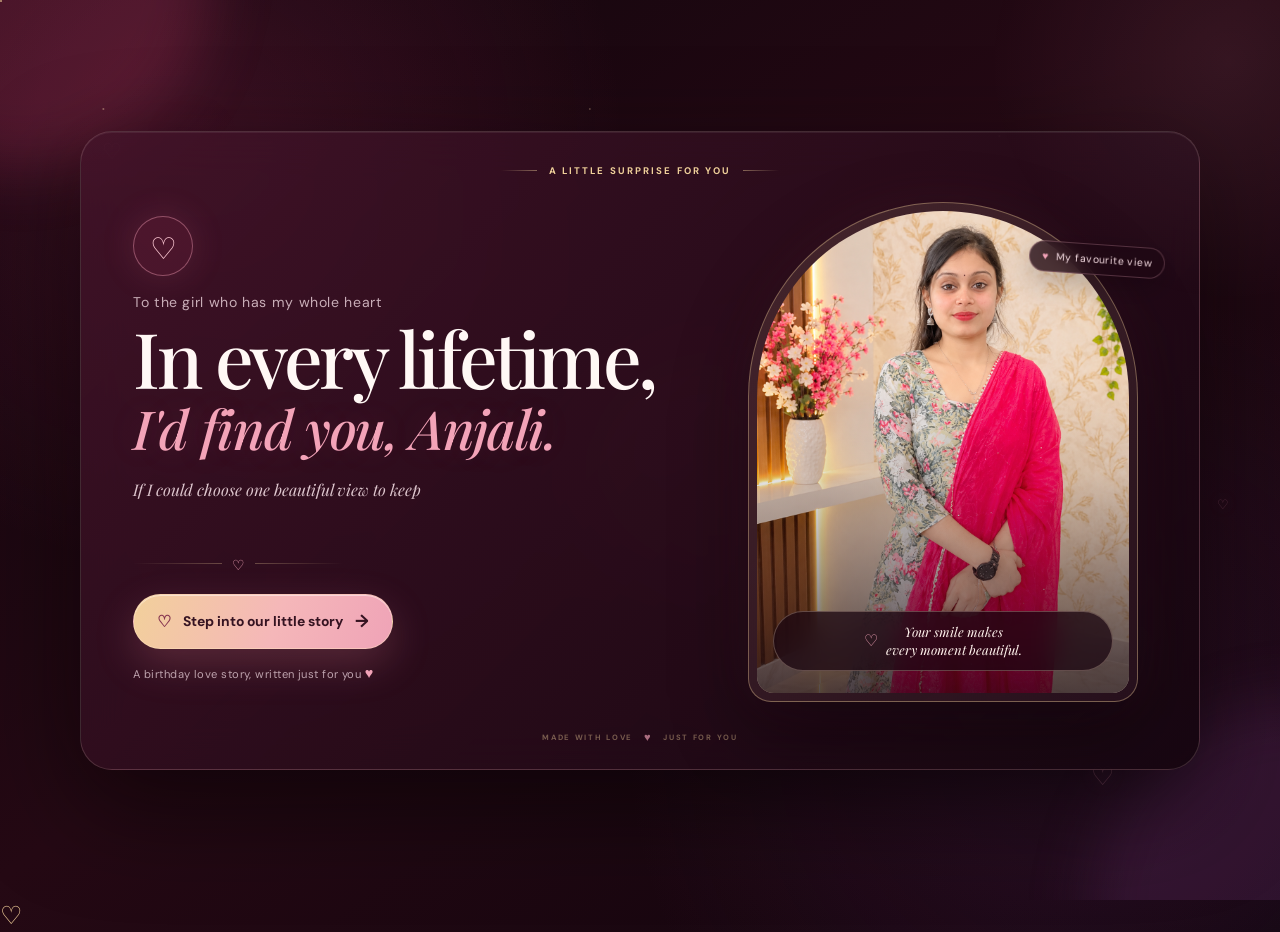
==== commit ccd92b61: "first commit" ====
--- a/index.html
+++ b/index.html
@@ -1,4 +1,4 @@
-```html
+
 <!DOCTYPE html>
 <html lang="en">
 
@@ -13,9 +13,9 @@
     <meta name="theme-color" content="#140711">
 
     <meta name="description"
-        content="A little birthday surprise made with love for Sakshi.">
-
-    <title>For Sakshi, With Love ♡</title>
+        content="A little birthday surprise made with love for Anjali.">
+
+    <title>For Anjali, With Love ♡</title>
 
     <!-- Google Fonts -->
     <link rel="preconnect" href="https://fonts.googleapis.com">
@@ -101,7 +101,7 @@
 
                     <h1>
                         In every lifetime,
-                        <span>I'd find you, Sakshi.</span>
+                        <span>I'd find you, Anjali.</span>
                     </h1>
 
 
@@ -163,8 +163,8 @@
                         <div class="photo-inner">
 
                             <img
-                                src="./Static/img4.jpeg"
-                                alt="Sakshi on a beautiful mountain journey">
+                                src="./Static/img5.png"
+                                alt="Anjali glowing in a beautiful pink outfit">
 
                             <div class="photo-shade"></div>
 
@@ -177,8 +177,8 @@
                                 </span>
 
                                 <p>
-                                    Wherever life takes us,<br>
-                                    I'd choose your hand.
+                                    Your smile makes<br>
+                                    every moment beautiful.
                                 </p>
 
                             </div>
@@ -242,4 +242,3 @@
 </body>
 
 </html>
-```
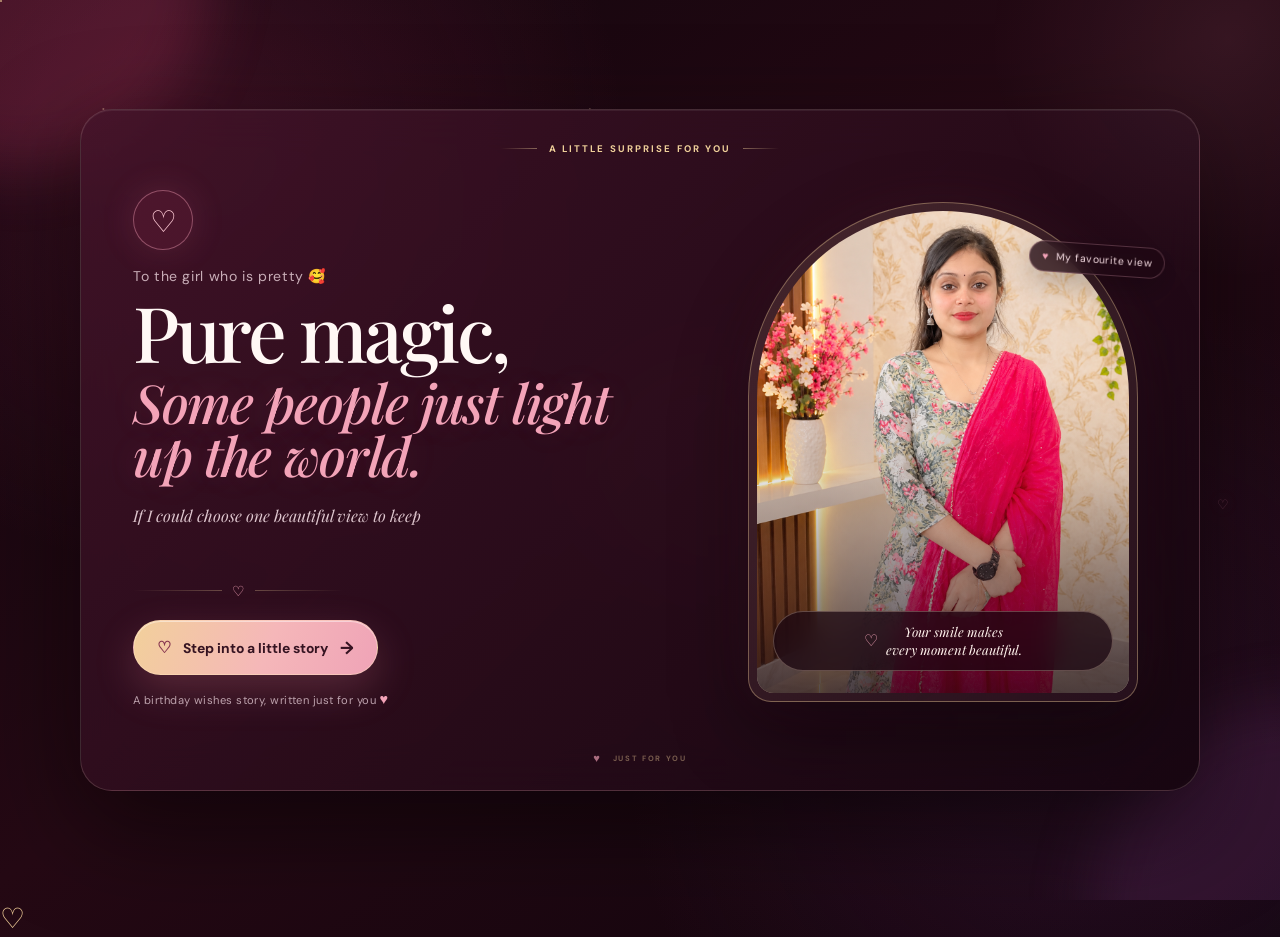
==== commit 1ae2e320: "Initial" ====
--- a/index.html
+++ b/index.html
@@ -15,7 +15,7 @@
     <meta name="description"
         content="A little birthday surprise made with love for Anjali.">
 
-    <title>For Anjali, With Love ♡</title>
+    <title>For Anjali,  ♡</title>
 
     <!-- Google Fonts -->
     <link rel="preconnect" href="https://fonts.googleapis.com">
@@ -95,13 +95,13 @@
                     </div>
 
                     <p class="intro">
-                        To the girl who has my whole heart
+                        To the girl who is pretty 🥰
                     </p>
 
 
                     <h1>
-                        In every lifetime,
-                        <span>I'd find you, Anjali.</span>
+                        Pure magic,
+                        <span> Some people just light up the world.</span>
                     </h1>
 
 
@@ -126,7 +126,7 @@
                         </span>
 
                         <span class="button-text">
-                            Step into our little story
+                            Step into a little story
                         </span>
 
                         <span class="button-arrow">
@@ -137,7 +137,7 @@
 
 
                     <p class="bottom-note">
-                        A birthday love story,
+                        A birthday wishes story,
                         written just for you
                         <span>♥</span>
                     </p>
@@ -205,10 +205,7 @@
 
             <div class="card-footer">
 
-                <span>
-                    MADE WITH LOVE
-                </span>
-
+                
                 <span class="footer-heart">
                     ♥
                 </span>
